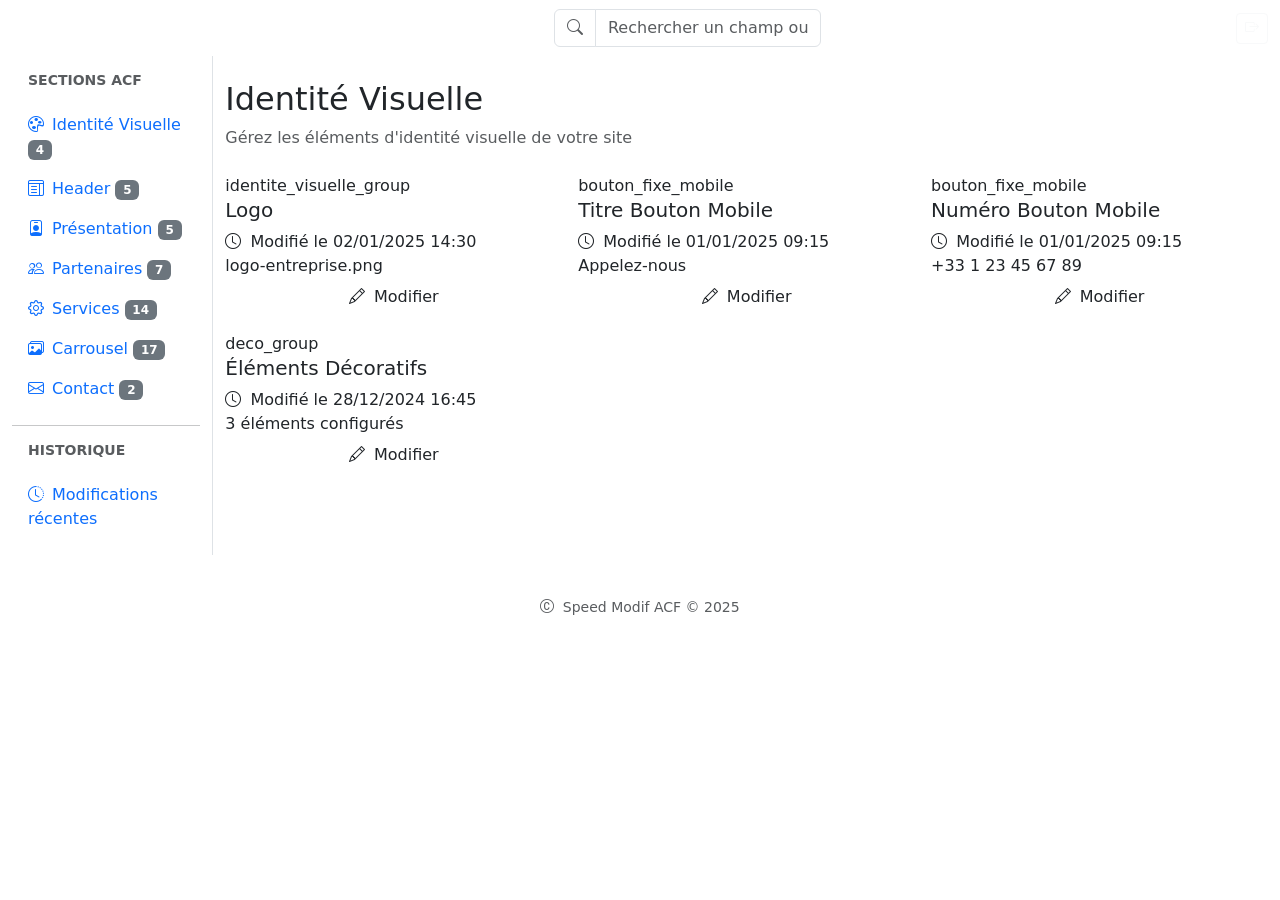
==== dashboard.html @ 5899795f "0.61" ====
<!DOCTYPE html>
<html lang="FR">
  <head>
    <meta charset="UTF-8" />
    <meta name="viewport" content="width=device-width, initial-scale=1.0" />
    <meta http-equiv="X-UA-Compatible" content="ie=edge" />
    <title>DashBoard - Speed Modif ACF</title>

    <!-- Bootstrap css -->
    <link
      href="https://cdn.jsdelivr.net/npm/bootstrap@5.3.7/dist/css/bootstrap.min.css"
      rel="stylesheet"
      integrity="sha384-LN+7fdVzj6u52u30Kp6M/trliBMCMKTyK833zpbD+pXdCLuTusPj697FH4R/5mcr"
      crossorigin="anonymous" />

    <!-- Bootstap icon -->
    <link
      rel="stylesheet"
      href="https://cdn.jsdelivr.net/npm/bootstrap-icons@1.13.1/font/bootstrap-icons.min.css" />

    <!-- Google fonts -->
    <link rel="preconnect" href="https://fonts.googleapis.com" />
    <link rel="preconnect" href="https://fonts.gstatic.com" crossorigin />
    <link
      href="https://fonts.googleapis.com/css2?family=Inter:wght@300;400;500;600;700&display=swap"
      rel="stylesheet" />
    <link rel="stylesheet" href="./css/styles.css" type="text/css" />

    <meta name="author" content="coDje" />
    <meta
      name="description"
      content="Fast. Simple. Secure. Une application qui modifie rapidement les champs ACF existants." />
  </head>
 <body class="dashboard-page">

<!-- Navbar -->
<nav class="navbar  nav-dashboard navbar-expand-lg navbar-dark sticky-top">
  <div class="container-fluid">
    <!-- Logo -->
    <a class="navbar-brand d-flex align-items-center" href="#">
      <div class="logo-s me-2">S</div>
      <span class="logo-speed">SPEED</span>
      <span class="logo-modif mx-1">MODIF</span>
      <span class="logo-acf">ACF</span>
    </a>
    <!-- Burger for mobile -->
    <button class="navbar-toggler" type="button" data-bs-toggle="offcanvas" data-bs-target="#sidebarOffcanvas" aria-controls="sidebarOffcanvas">
      <span class="navbar-toggler-icon"></span>
    </button>
    <!-- Recherche globale (desktop only) -->
    <div class="mx-auto d-none d-lg-block" style="max-width: 400px;">
      <div class="input-group">
        <span class="input-group-text bg-white"><i class="bi bi-search text-muted"></i></span>
        <input type="text" class="form-control" id="globalSearch" placeholder="Rechercher un champ ou une section...">
      </div>
    </div>
    <!-- User section -->
    <div class="d-flex align-items-center">
      <span class="text-white me-3" id="userName">John Doe</span>
      <button class="btn btn-outline-light btn-sm" id="logoutBtn">
        <i class="bi bi-box-arrow-right"></i>
      </button>
    </div>
  </div>
</nav>

<div class="container-fluid">
  <div class="row">
    <!-- Sidebar desktop -->
    <div class="col-lg-2 bg-white border-end sidebar d-none d-lg-block">
      <div class="py-3">
        <h6 class="text-muted text-uppercase small fw-bold px-3 mb-3">Sections ACF</h6>
        <nav class="nav flex-column">
          <a class="nav-link section-link active" data-section="identite" href="#identite"><i class="bi bi-palette me-2"></i>Identité Visuelle <span class="badge bg-secondary ms-auto">4</span></a>
          <a class="nav-link section-link" data-section="header" href="#header"><i class="bi bi-layout-text-window me-2"></i>Header <span class="badge bg-secondary ms-auto">5</span></a>
          <a class="nav-link section-link" data-section="presentation" href="#presentation"><i class="bi bi-person-badge me-2"></i>Présentation <span class="badge bg-secondary ms-auto">5</span></a>
          <a class="nav-link section-link" data-section="partenaires" href="#partenaires"><i class="bi bi-people me-2"></i>Partenaires <span class="badge bg-secondary ms-auto">7</span></a>
          <a class="nav-link section-link" data-section="services" href="#services"><i class="bi bi-gear me-2"></i>Services <span class="badge bg-secondary ms-auto">14</span></a>
          <a class="nav-link section-link" data-section="carrousel" href="#carrousel"><i class="bi bi-images me-2"></i>Carrousel <span class="badge bg-secondary ms-auto">17</span></a>
          <a class="nav-link section-link" data-section="contact" href="#contact"><i class="bi bi-envelope me-2"></i>Contact <span class="badge bg-secondary ms-auto">2</span></a>
        </nav>
        <hr class="my-3">
        <h6 class="text-muted text-uppercase small fw-bold px-3 mb-3">Historique</h6>
        <nav class="nav flex-column">
          <a class="nav-link section-link" data-section="historique" href="#historique"><i class="bi bi-clock-history me-2"></i>Modifications récentes</a>
        </nav>
      </div>
    </div>

    <!-- Main Content -->
    <div class="col-lg-10">
      <main class="py-4">
        <!-- Section Header -->
        <div class="d-flex justify-content-between align-items-center mb-4">
          <div class="header-card">
            <h2 id="sectionTitle">Identité Visuelle</h2>
            <p class="text-muted mb-0" id="sectionDescription">Gérez les éléments d'identité visuelle de votre site</p>
          </div>
          
        </div>
        <!-- Content Container -->
        <div id="contentContainer"></div>
      </main>
    </div>
  </div>
</div>

<!-- Sidebar offcanvas for mobile -->
<div class="offcanvas offcanvas-start" tabindex="-1" id="sidebarOffcanvas">
  <div class="offcanvas-header">
    <h5 class="offcanvas-title">Menu</h5>
    <button type="button" class="btn-close" data-bs-dismiss="offcanvas" aria-label="Fermer"></button>
  </div>
  <div class="offcanvas-body p-0">
    <nav class="nav flex-column py-3">
      <a class="nav-link section-link active" data-section="identite" href="#identite" data-bs-dismiss="offcanvas"><i class="bi bi-palette me-2"></i>Identité Visuelle</a>
      <a class="nav-link section-link" data-section="header" href="#header" data-bs-dismiss="offcanvas"><i class="bi bi-layout-text-window me-2"></i>Header</a>
      <a class="nav-link section-link" data-section="presentation" href="#presentation" data-bs-dismiss="offcanvas"><i class="bi bi-person-badge me-2"></i>Présentation</a>
      <a class="nav-link section-link" data-section="partenaires" href="#partenaires" data-bs-dismiss="offcanvas"><i class="bi bi-people me-2"></i>Partenaires</a>
      <a class="nav-link section-link" data-section="services" href="#services" data-bs-dismiss="offcanvas"><i class="bi bi-gear me-2"></i>Services</a>
      <a class="nav-link section-link" data-section="carrousel" href="#carrousel" data-bs-dismiss="offcanvas"><i class="bi bi-images me-2"></i>Carrousel</a>
      <a class="nav-link section-link" data-section="contact" href="#contact" data-bs-dismiss="offcanvas"><i class="bi bi-envelope me-2"></i>Contact</a>
      <hr>
      <a class="nav-link section-link" data-section="historique" href="#historique" data-bs-dismiss="offcanvas"><i class="bi bi-clock-history me-2"></i>Historique</a>
    </nav>
  </div>
</div>

<!-- Footer -->
<footer class="text-center py-3 mt-4">
  <small class="text-muted">
    <i class="bi bi-c-circle me-1"></i>
    Speed Modif ACF © 2025
  </small>
</footer>

    <!-- Bootstrap JS -->
    <script
      src="https://cdn.jsdelivr.net/npm/bootstrap@5.3.7/dist/js/bootstrap.bundle.min.js"
      integrity="sha384-ndDqU0Gzau9qJ1lfW4pNLlhNTkCfHzAVBReH9diLvGRem5+R9g2FzA8ZGN954O5Q"
      crossorigin="anonymous"></script>

    <!-- Custom JS -->
    <script src="js/dashboard.js"></script>
  </body>
</html>
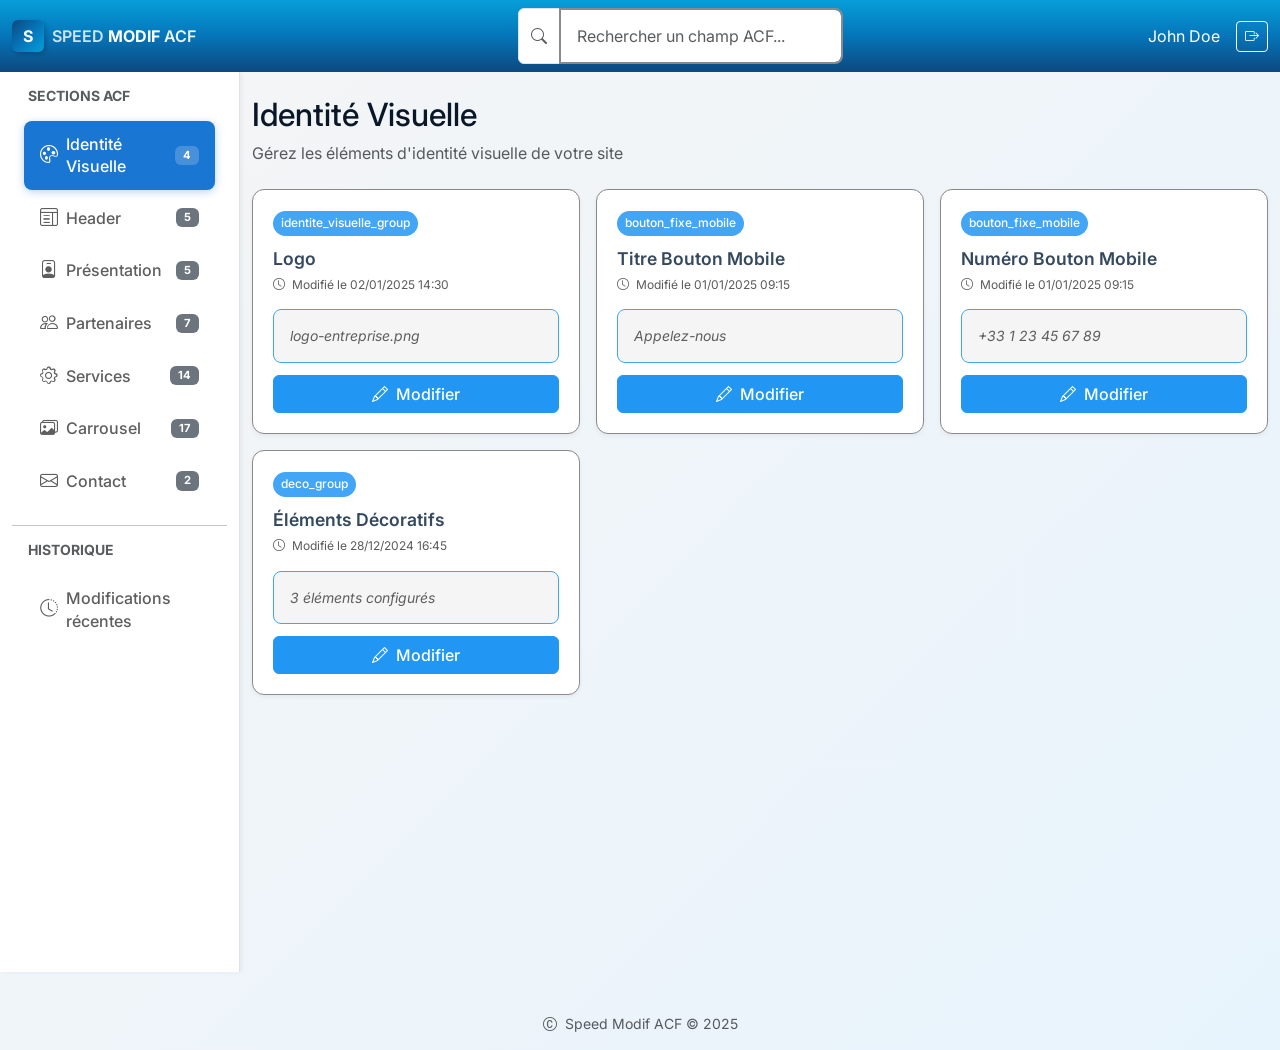
==== commit abb83825: "0.62" ====
--- a/dashboard.html
+++ b/dashboard.html
@@ -51,7 +51,7 @@
     <div class="mx-auto d-none d-lg-block" style="max-width: 400px;">
       <div class="input-group">
         <span class="input-group-text bg-white"><i class="bi bi-search text-muted"></i></span>
-        <input type="text" class="form-control" id="globalSearch" placeholder="Rechercher un champ ou une section...">
+        <input type="text" class="form-control" id="globalSearch" placeholder="Rechercher un champ ACF...">
       </div>
     </div>
     <!-- User section -->
--- a/css/styles.css
+++ b/css/styles.css
@@ -0,0 +1,422 @@
+@charset "UTF-8";
+:root {
+  /* Couleurs principales */
+  --primary: #34495e;
+  --secondary: #1976d2;
+  --accent: #42a5f5;
+  --light: #f5f5f5;
+  --dark: #2c3e50;
+  --action: #2196f3;
+  /* Couleurs texte */
+  --text-primary: #0a1728;
+  --text-secondary: #5e5e5e;
+  --text-muted: #5b5b5b;
+  /* Couleurs décorative */
+  --border-light: #8a8a8c;
+  --border-medium: #707173;
+  --border-dark: #69696b;
+  /* Dégradé du logo S */
+  --gradient-start: #0d497f;
+  --gradient-middle: #0575b9;
+  --gradient-end: #069fd9;
+  /* Breakpoints */
+  --mobile-max: 479px;
+  --tablet-min: 480px;
+  --tablet-max: 767px;
+  --desktop-min: 768px;
+  --large-desktop-min: 1024px;
+}
+
+/* Reset et normalisation */
+* {
+  margin: 0;
+  padding: 0;
+  box-sizing: border-box;
+}
+
+html {
+  font-size: 16px;
+  scroll-behavior: smooth;
+}
+
+body {
+  font-family: "Inter", -apple-system, BlinkMacSystemFont, sans-serif;
+  line-height: 1.4;
+  color: var(--text-primary);
+  background: linear-gradient(135deg, var(--light) 0%, #e8f4fd 100%);
+  min-height: 100vh;
+  display: flex;
+  flex-direction: column;
+  -webkit-font-smoothing: antialiased;
+  -moz-osx-font-smoothing: grayscale;
+}
+
+/* Accessibilité */
+button, input, textarea, select {
+  font-family: inherit;
+}
+
+button {
+  cursor: pointer;
+}
+
+a {
+  text-decoration: none;
+  color: inherit;
+}
+
+img {
+  max-width: 100%;
+  height: auto;
+}
+
+/* Focus visible pour l'accessibilité */
+*:focus-visible {
+  outline: 2px solid var(--secondary);
+  outline-offset: 2px;
+}
+
+.card {
+  border-radius: 1rem !important;
+  overflow: hidden;
+}
+.card .card-header {
+  background: linear-gradient(135deg, var(--secondary), var(--primary)) !important;
+  border: none;
+}
+.card .card-title {
+  font-weight: 600;
+  margin-bottom: 0.5rem;
+}
+
+.form-control {
+  border-radius: 0.5rem;
+  border: 2px solid var(--border-light);
+  padding: 0.875rem 1rem;
+  font-family: "Inter", sans-serif;
+}
+.form-control:focus {
+  border-color: var(--secondary);
+  box-shadow: 0 0 0 0.2rem rgba(25, 118, 210, 0.25);
+}
+.form-control.is-invalid {
+  border-color: #dc3545;
+}
+.form-control.is-valid {
+  border-color: #198754;
+}
+
+.form-label {
+  color: var(--text-primary);
+  font-weight: 500;
+  margin-bottom: 0.5rem;
+}
+.form-label i {
+  color: var(--secondary);
+}
+
+.btn-primary {
+  background: var(--action);
+  border-color: var(--action);
+  font-weight: 600;
+  padding: 0.875rem 1.5rem;
+  border-radius: 0.5rem;
+}
+.btn-primary:hover {
+  background: var(--secondary);
+  border-color: var(--secondary);
+}
+.btn-primary:focus {
+  box-shadow: 0 0 0 0.2rem rgba(33, 150, 243, 0.5);
+}
+.btn-primary:disabled {
+  background: var(--border-light);
+  border-color: var(--border-light);
+}
+
+bg-primary {
+  background-color: red !important;
+}
+
+.logo-s {
+  width: 2.5rem;
+  height: 2.5rem;
+  background: linear-gradient(135deg, var(--gradient-start), var(--gradient-middle), var(--gradient-end));
+  border-radius: 0.5rem;
+  display: flex;
+  align-items: center;
+  justify-content: center;
+  color: white;
+  font-weight: 700;
+  font-size: 1.25rem;
+  box-shadow: 0 4px 12px rgba(13, 73, 127, 0.3);
+}
+
+.logo-speed {
+  color: var(--text-secondary);
+  font-weight: 600;
+  font-size: 1.5rem;
+}
+
+.logo-modif {
+  color: var(--text-primary);
+  font-weight: 700;
+  font-size: 1.5rem;
+}
+
+.logo-acf {
+  color: var(--accent);
+  font-weight: 600;
+  font-size: 1.5rem;
+}
+
+.footer-mentions {
+  text-decoration: none;
+  color: inherit;
+  color: var(--text-muted);
+}
+.footer-mentions:hover {
+  filter: brightness(1.5);
+}
+
+@media (max-width: 768px) {
+  .logo-speed, .logo-modif, .logo-acf {
+    font-size: 1.25rem;
+  }
+  .logo-s {
+    width: 2rem;
+    height: 2rem;
+    font-size: 1rem;
+  }
+}
+.nav-dashboard {
+  background: linear-gradient(0deg, var(--gradient-start), var(--gradient-middle), var(--gradient-end)) !important;
+}
+
+.navbar-brand .logo-s {
+  width: 2rem;
+  height: 2rem;
+  background: linear-gradient(135deg, var(--gradient-start), var(--gradient-middle), var(--gradient-end));
+  border-radius: 0.375rem;
+  display: flex;
+  align-items: center;
+  justify-content: center;
+  color: white;
+  font-weight: 700;
+  font-size: 1rem;
+  box-shadow: 2px 2px 4px rgba(0, 0, 0, 0.2);
+}
+.navbar-brand .logo-speed {
+  color: rgba(255, 255, 255, 0.8);
+  font-weight: 600;
+  font-size: 1rem;
+}
+.navbar-brand .logo-modif {
+  color: white;
+  font-weight: 700;
+  font-size: 1rem;
+}
+.navbar-brand .logo-acf {
+  color: var(--accent);
+  font-weight: 600;
+  font-size: 1rem;
+  color: #EDF5FD;
+}
+
+.sidebar {
+  width: 15rem;
+  min-height: 100vh;
+  box-shadow: 2px 0 4px rgba(0, 0, 0, 0.05);
+}
+
+.section-link {
+  color: var(--text-secondary);
+  font-weight: 500;
+  padding: 0.75rem 1rem;
+  border-radius: 0.5rem;
+  margin: 0 0.75rem 0.25rem 0.75rem;
+  transition: all 0.3s ease;
+  text-decoration: none;
+  display: flex;
+  align-items: center;
+}
+.section-link:hover {
+  background: var(--light);
+  color: var(--primary);
+  transform: translateX(4px);
+}
+.section-link.active {
+  background: var(--secondary);
+  color: white;
+  box-shadow: 0 2px 8px rgba(25, 118, 210, 0.3);
+}
+.section-link.active .badge {
+  background: rgba(255, 255, 255, 0.2) !important;
+}
+.section-link i {
+  font-size: 1.1rem;
+}
+.section-link span:not(.badge) {
+  flex: 1;
+}
+.section-link .badge {
+  font-size: 0.7rem;
+  padding: 0.25rem 0.5rem;
+}
+
+#contentContainer {
+  min-height: 400px;
+}
+
+.field-card {
+  background: white;
+  border: 1px solid var(--border-light);
+  border-radius: 0.75rem;
+  padding: 1.25rem;
+  transition: all 0.3s ease;
+  height: 100%;
+  box-shadow: 0 2px 4px rgba(0, 0, 0, 0.05);
+}
+.field-card:hover {
+  transform: translateY(-2px);
+  box-shadow: 0 8px 25px rgba(0, 0, 0, 0.1);
+  border-color: var(--accent);
+}
+
+.field-title {
+  color: var(--primary);
+  font-size: 1.1rem;
+  font-weight: 600;
+  margin-bottom: 0.5rem;
+}
+
+.field-group {
+  background: var(--accent);
+  color: white;
+  padding: 0.25rem 0.5rem;
+  border-radius: 1rem;
+  font-size: 0.75rem;
+  font-weight: 500;
+  display: inline-block;
+  margin-bottom: 0.75rem;
+}
+
+.field-preview {
+  background: var(--light);
+  padding: 1rem;
+  border-radius: 0.5rem;
+  border: 1px solid var(--accent);
+  margin: 0.75rem 0;
+  font-size: 0.875rem;
+  color: var(--text-secondary);
+  font-style: italic;
+}
+
+.field-last-modified {
+  color: var(--text-muted);
+  font-size: 0.75rem;
+  margin-bottom: 1rem;
+}
+
+.btn-edit {
+  background: var(--action);
+  border-color: var(--action);
+  color: white;
+  font-weight: 500;
+}
+.btn-edit:hover {
+  background: var(--secondary);
+  border-color: var(--secondary);
+  color: white;
+  transform: translateY(-1px);
+}
+.btn-edit:disabled {
+  background: var(--border-light);
+  border-color: var(--border-light);
+  color: var(--text-muted);
+  transform: none;
+}
+
+.history-item {
+  display: flex;
+  align-items: center;
+  padding: 1rem;
+  background: white;
+  border: 1px solid var(--border-light);
+  border-radius: 0.5rem;
+  margin-bottom: 0.75rem;
+  transition: all 0.3s ease;
+}
+.history-item:hover {
+  transform: translateY(-1px);
+  box-shadow: 0 4px 12px rgba(0, 0, 0, 0.1);
+}
+
+.history-icon {
+  width: 2.5rem;
+  height: 2.5rem;
+  background: var(--light);
+  border-radius: 0.5rem;
+  display: flex;
+  align-items: center;
+  justify-content: center;
+  margin-right: 1rem;
+  color: var(--secondary);
+}
+
+.history-content {
+  flex: 1;
+}
+
+.history-action {
+  font-weight: 600;
+  color: var(--text-primary);
+  margin-bottom: 0.25rem;
+}
+
+.history-time {
+  color: var(--text-muted);
+  font-size: 0.875rem;
+}
+
+.search-highlight {
+  background: rgba(66, 165, 245, 0.2);
+  padding: 0.125rem 0.25rem;
+  border-radius: 0.25rem;
+}
+
+.loading-spinner {
+  display: flex;
+  justify-content: center;
+  align-items: center;
+  min-height: 200px;
+  flex-direction: column;
+  color: var(--text-muted);
+}
+
+@media (max-width: 768px) {
+  .sidebar {
+    position: fixed;
+    top: 76px;
+    left: -100%;
+    width: 280px;
+    height: calc(100vh - 76px);
+    transition: left 0.3s ease;
+    background: white;
+  }
+  .sidebar.show {
+    left: 0;
+    box-shadow: 4px 0 8px rgba(0, 0, 0, 0.1);
+  }
+  .navbar .input-group {
+    max-width: 200px !important;
+  }
+  .field-card {
+    margin-bottom: 1rem;
+  }
+}
+@media (min-width: 992px) {
+  .col-lg-10 {
+    width: calc(100% - 15rem);
+  }
+}/*# sourceMappingURL=styles.css.map */
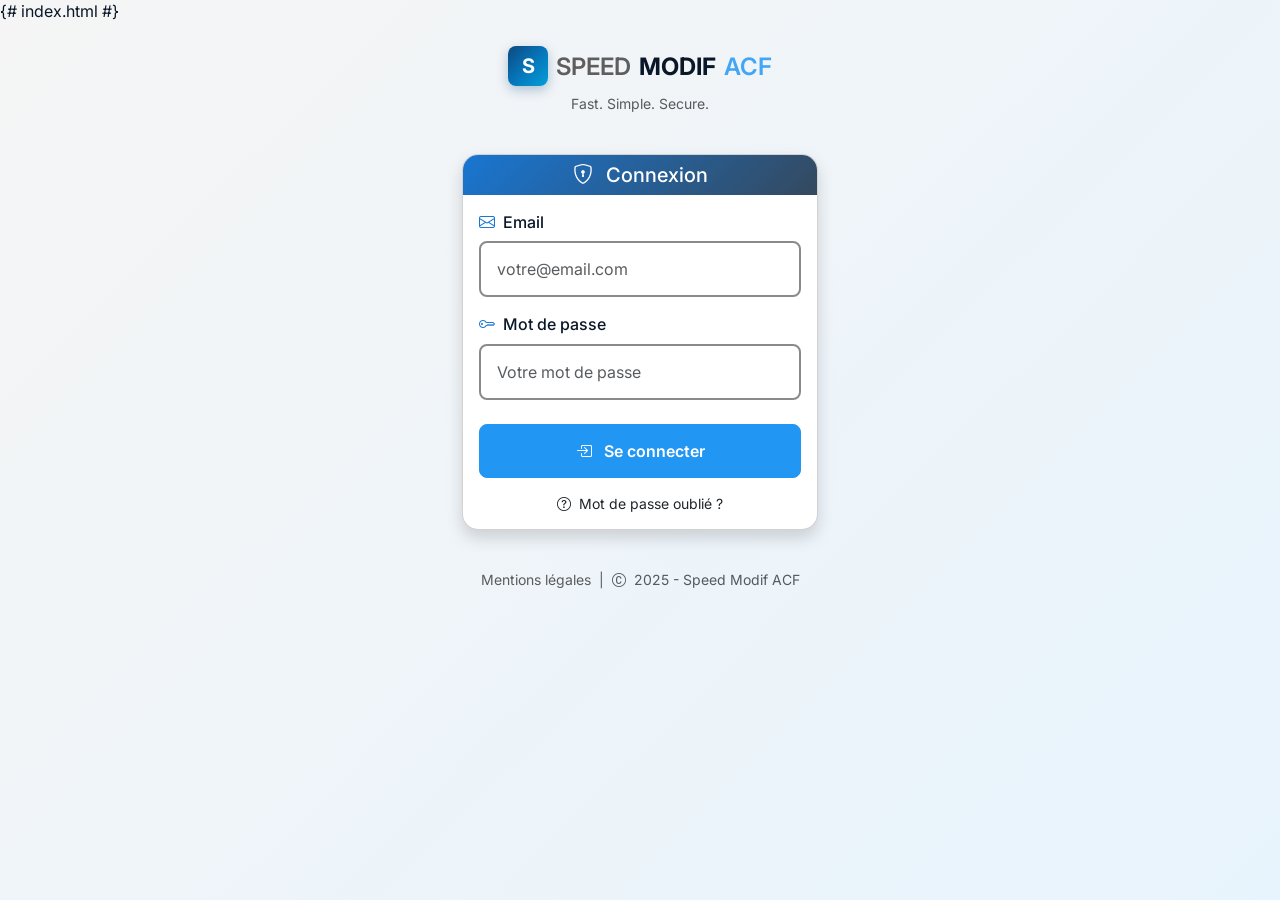
==== commit 0ed7f6ca: "test du backend" ====
--- a/dashboard.html
+++ b/dashboard.html
@@ -1,3 +1,5 @@
+{# dashboard.html #}
+
 <!DOCTYPE html>
 <html lang="FR">
   <head>
--- a/css/styles.css
+++ b/css/styles.css
@@ -1,3 +1,5 @@
+/* css/styles.css */
+
 @charset "UTF-8";
 :root {
   /* Couleurs principales */
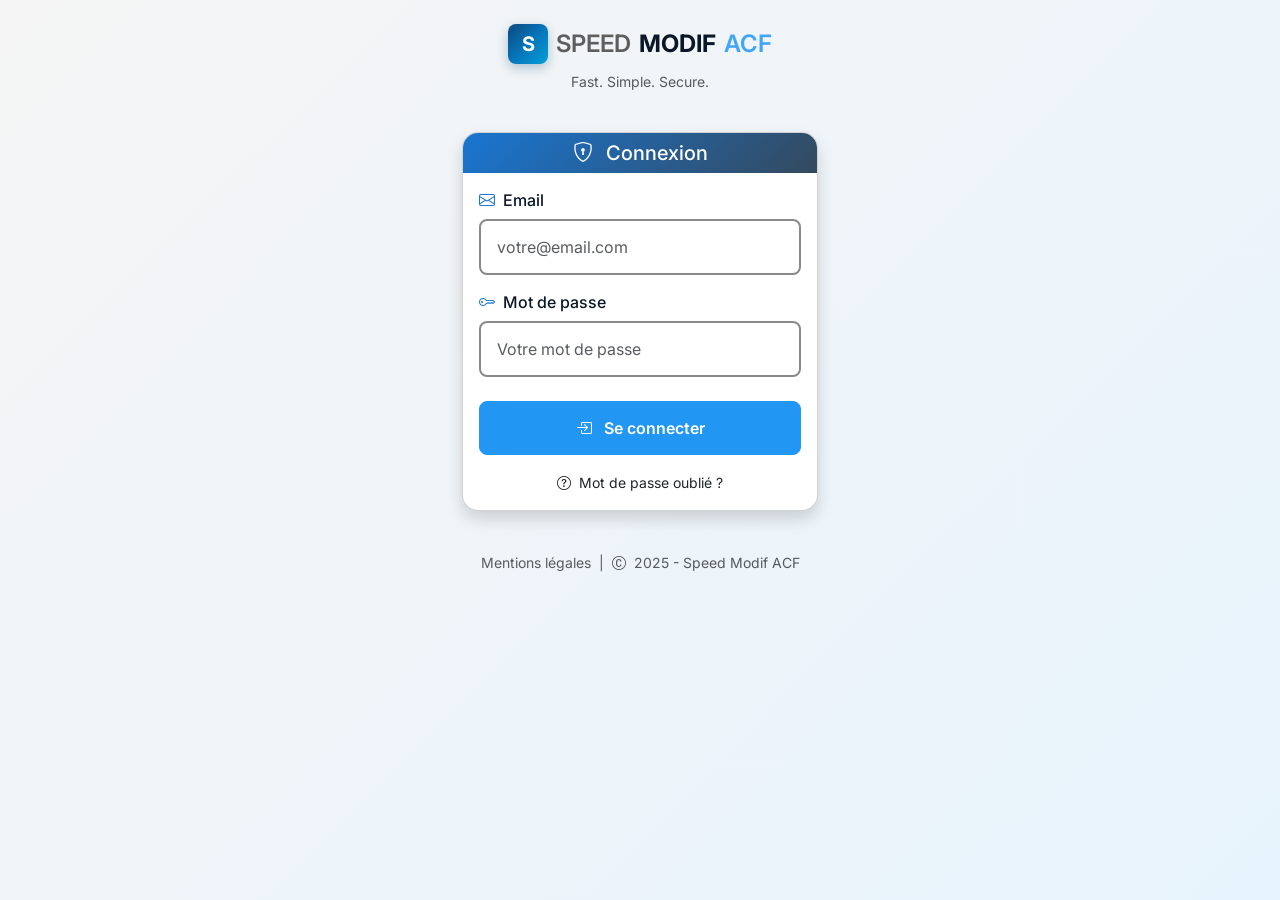
==== commit e9ed1f82: "nettoyage de code js" ====
--- a/dashboard.html
+++ b/dashboard.html
@@ -1,4 +1,4 @@
-{# dashboard.html #}
+<!-- dashboard.html -->
 
 <!DOCTYPE html>
 <html lang="FR">
@@ -33,109 +33,225 @@
       name="description"
       content="Fast. Simple. Secure. Une application qui modifie rapidement les champs ACF existants." />
   </head>
- <body class="dashboard-page">
-
-<!-- Navbar -->
-<nav class="navbar  nav-dashboard navbar-expand-lg navbar-dark sticky-top">
-  <div class="container-fluid">
-    <!-- Logo -->
-    <a class="navbar-brand d-flex align-items-center" href="#">
-      <div class="logo-s me-2">S</div>
-      <span class="logo-speed">SPEED</span>
-      <span class="logo-modif mx-1">MODIF</span>
-      <span class="logo-acf">ACF</span>
-    </a>
-    <!-- Burger for mobile -->
-    <button class="navbar-toggler" type="button" data-bs-toggle="offcanvas" data-bs-target="#sidebarOffcanvas" aria-controls="sidebarOffcanvas">
-      <span class="navbar-toggler-icon"></span>
-    </button>
-    <!-- Recherche globale (desktop only) -->
-    <div class="mx-auto d-none d-lg-block" style="max-width: 400px;">
-      <div class="input-group">
-        <span class="input-group-text bg-white"><i class="bi bi-search text-muted"></i></span>
-        <input type="text" class="form-control" id="globalSearch" placeholder="Rechercher un champ ACF...">
+  <body class="dashboard-page">
+    <!-- Navbar -->
+    <nav class="navbar nav-dashboard navbar-expand-lg navbar-dark sticky-top">
+      <div class="container-fluid">
+        <!-- Logo -->
+        <a class="navbar-brand d-flex align-items-center" href="#">
+          <div class="logo-s me-2">S</div>
+          <span class="logo-speed">SPEED</span>
+          <span class="logo-modif mx-1">MODIF</span>
+          <span class="logo-acf">ACF</span>
+        </a>
+        <!-- Burger for mobile -->
+        <button
+          class="navbar-toggler"
+          type="button"
+          data-bs-toggle="offcanvas"
+          data-bs-target="#sidebarOffcanvas"
+          aria-controls="sidebarOffcanvas">
+          <span class="navbar-toggler-icon"></span>
+        </button>
+        <!-- Recherche globale (desktop only) -->
+        <div class="mx-auto d-none d-lg-block" style="max-width: 400px">
+          <div class="input-group">
+            <span class="input-group-text bg-white"
+              ><i class="bi bi-search text-muted"></i
+            ></span>
+            <input
+              type="text"
+              class="form-control"
+              id="globalSearch"
+              placeholder="Rechercher un champ ACF..." />
+          </div>
+        </div>
+        <!-- User section -->
+        <div class="d-flex align-items-center">
+          <span class="text-white me-3" id="userName">John Doe</span>
+          <button class="btn btn-outline-light btn-sm" id="logoutBtn">
+            <i class="bi bi-box-arrow-right"></i>
+          </button>
+        </div>
+      </div>
+    </nav>
+
+    <div class="container-fluid">
+      <div class="row">
+        <!-- Sidebar desktop -->
+        <div class="col-lg-2 bg-white border-end sidebar d-none d-lg-block">
+          <div class="py-3">
+            <h6 class="text-muted text-uppercase small fw-bold px-3 mb-3">
+              Sections ACF
+            </h6>
+            <nav class="nav flex-column">
+              <a
+                class="nav-link section-link active"
+                data-section="identite"
+                href="#identite"
+                ><i class="bi bi-palette me-2"></i>Identité Visuelle
+                <span class="badge bg-secondary ms-auto">4</span></a
+              >
+              <a
+                class="nav-link section-link"
+                data-section="header"
+                href="#header"
+                ><i class="bi bi-layout-text-window me-2"></i>Header
+                <span class="badge bg-secondary ms-auto">5</span></a
+              >
+              <a
+                class="nav-link section-link"
+                data-section="presentation"
+                href="#presentation"
+                ><i class="bi bi-person-badge me-2"></i>Présentation
+                <span class="badge bg-secondary ms-auto">5</span></a
+              >
+              <a
+                class="nav-link section-link"
+                data-section="partenaires"
+                href="#partenaires"
+                ><i class="bi bi-people me-2"></i>Partenaires
+                <span class="badge bg-secondary ms-auto">7</span></a
+              >
+              <a
+                class="nav-link section-link"
+                data-section="services"
+                href="#services"
+                ><i class="bi bi-gear me-2"></i>Services
+                <span class="badge bg-secondary ms-auto">14</span></a
+              >
+              <a
+                class="nav-link section-link"
+                data-section="carrousel"
+                href="#carrousel"
+                ><i class="bi bi-images me-2"></i>Carrousel
+                <span class="badge bg-secondary ms-auto">17</span></a
+              >
+              <a
+                class="nav-link section-link"
+                data-section="contact"
+                href="#contact"
+                ><i class="bi bi-envelope me-2"></i>Contact
+                <span class="badge bg-secondary ms-auto">2</span></a
+              >
+            </nav>
+            <hr class="my-3" />
+            <h6 class="text-muted text-uppercase small fw-bold px-3 mb-3">
+              Historique
+            </h6>
+            <nav class="nav flex-column">
+              <a
+                class="nav-link section-link"
+                data-section="historique"
+                href="#historique"
+                ><i class="bi bi-clock-history me-2"></i>Modifications
+                récentes</a
+              >
+            </nav>
+          </div>
+        </div>
+
+        <!-- Main Content -->
+        <div class="col-lg-10">
+          <main class="py-4">
+            <!-- Section Header -->
+            <div class="d-flex justify-content-between align-items-center mb-4">
+              <div class="header-card">
+                <h2 id="sectionTitle">Identité Visuelle</h2>
+                <p class="text-muted mb-0" id="sectionDescription">
+                  Gérez les éléments d'identité visuelle de votre site
+                </p>
+              </div>
+            </div>
+            <!-- Content Container -->
+            <div id="contentContainer"></div>
+          </main>
+        </div>
       </div>
     </div>
-    <!-- User section -->
-    <div class="d-flex align-items-center">
-      <span class="text-white me-3" id="userName">John Doe</span>
-      <button class="btn btn-outline-light btn-sm" id="logoutBtn">
-        <i class="bi bi-box-arrow-right"></i>
-      </button>
+
+    <!-- Sidebar offcanvas for mobile -->
+    <div class="offcanvas offcanvas-start" tabindex="-1" id="sidebarOffcanvas">
+      <div class="offcanvas-header">
+        <h5 class="offcanvas-title">Menu</h5>
+        <button
+          type="button"
+          class="btn-close"
+          data-bs-dismiss="offcanvas"
+          aria-label="Fermer"></button>
+      </div>
+      <div class="offcanvas-body p-0">
+        <nav class="nav flex-column py-3">
+          <a
+            class="nav-link section-link active"
+            data-section="identite"
+            href="#identite"
+            data-bs-dismiss="offcanvas"
+            ><i class="bi bi-palette me-2"></i>Identité Visuelle</a
+          >
+          <a
+            class="nav-link section-link"
+            data-section="header"
+            href="#header"
+            data-bs-dismiss="offcanvas"
+            ><i class="bi bi-layout-text-window me-2"></i>Header</a
+          >
+          <a
+            class="nav-link section-link"
+            data-section="presentation"
+            href="#presentation"
+            data-bs-dismiss="offcanvas"
+            ><i class="bi bi-person-badge me-2"></i>Présentation</a
+          >
+          <a
+            class="nav-link section-link"
+            data-section="partenaires"
+            href="#partenaires"
+            data-bs-dismiss="offcanvas"
+            ><i class="bi bi-people me-2"></i>Partenaires</a
+          >
+          <a
+            class="nav-link section-link"
+            data-section="services"
+            href="#services"
+            data-bs-dismiss="offcanvas"
+            ><i class="bi bi-gear me-2"></i>Services</a
+          >
+          <a
+            class="nav-link section-link"
+            data-section="carrousel"
+            href="#carrousel"
+            data-bs-dismiss="offcanvas"
+            ><i class="bi bi-images me-2"></i>Carrousel</a
+          >
+          <a
+            class="nav-link section-link"
+            data-section="contact"
+            href="#contact"
+            data-bs-dismiss="offcanvas"
+            ><i class="bi bi-envelope me-2"></i>Contact</a
+          >
+          <hr />
+          <a
+            class="nav-link section-link"
+            data-section="historique"
+            href="#historique"
+            data-bs-dismiss="offcanvas"
+            ><i class="bi bi-clock-history me-2"></i>Historique</a
+          >
+        </nav>
+      </div>
     </div>
-  </div>
-</nav>
-
-<div class="container-fluid">
-  <div class="row">
-    <!-- Sidebar desktop -->
-    <div class="col-lg-2 bg-white border-end sidebar d-none d-lg-block">
-      <div class="py-3">
-        <h6 class="text-muted text-uppercase small fw-bold px-3 mb-3">Sections ACF</h6>
-        <nav class="nav flex-column">
-          <a class="nav-link section-link active" data-section="identite" href="#identite"><i class="bi bi-palette me-2"></i>Identité Visuelle <span class="badge bg-secondary ms-auto">4</span></a>
-          <a class="nav-link section-link" data-section="header" href="#header"><i class="bi bi-layout-text-window me-2"></i>Header <span class="badge bg-secondary ms-auto">5</span></a>
-          <a class="nav-link section-link" data-section="presentation" href="#presentation"><i class="bi bi-person-badge me-2"></i>Présentation <span class="badge bg-secondary ms-auto">5</span></a>
-          <a class="nav-link section-link" data-section="partenaires" href="#partenaires"><i class="bi bi-people me-2"></i>Partenaires <span class="badge bg-secondary ms-auto">7</span></a>
-          <a class="nav-link section-link" data-section="services" href="#services"><i class="bi bi-gear me-2"></i>Services <span class="badge bg-secondary ms-auto">14</span></a>
-          <a class="nav-link section-link" data-section="carrousel" href="#carrousel"><i class="bi bi-images me-2"></i>Carrousel <span class="badge bg-secondary ms-auto">17</span></a>
-          <a class="nav-link section-link" data-section="contact" href="#contact"><i class="bi bi-envelope me-2"></i>Contact <span class="badge bg-secondary ms-auto">2</span></a>
-        </nav>
-        <hr class="my-3">
-        <h6 class="text-muted text-uppercase small fw-bold px-3 mb-3">Historique</h6>
-        <nav class="nav flex-column">
-          <a class="nav-link section-link" data-section="historique" href="#historique"><i class="bi bi-clock-history me-2"></i>Modifications récentes</a>
-        </nav>
-      </div>
-    </div>
-
-    <!-- Main Content -->
-    <div class="col-lg-10">
-      <main class="py-4">
-        <!-- Section Header -->
-        <div class="d-flex justify-content-between align-items-center mb-4">
-          <div class="header-card">
-            <h2 id="sectionTitle">Identité Visuelle</h2>
-            <p class="text-muted mb-0" id="sectionDescription">Gérez les éléments d'identité visuelle de votre site</p>
-          </div>
-          
-        </div>
-        <!-- Content Container -->
-        <div id="contentContainer"></div>
-      </main>
-    </div>
-  </div>
-</div>
-
-<!-- Sidebar offcanvas for mobile -->
-<div class="offcanvas offcanvas-start" tabindex="-1" id="sidebarOffcanvas">
-  <div class="offcanvas-header">
-    <h5 class="offcanvas-title">Menu</h5>
-    <button type="button" class="btn-close" data-bs-dismiss="offcanvas" aria-label="Fermer"></button>
-  </div>
-  <div class="offcanvas-body p-0">
-    <nav class="nav flex-column py-3">
-      <a class="nav-link section-link active" data-section="identite" href="#identite" data-bs-dismiss="offcanvas"><i class="bi bi-palette me-2"></i>Identité Visuelle</a>
-      <a class="nav-link section-link" data-section="header" href="#header" data-bs-dismiss="offcanvas"><i class="bi bi-layout-text-window me-2"></i>Header</a>
-      <a class="nav-link section-link" data-section="presentation" href="#presentation" data-bs-dismiss="offcanvas"><i class="bi bi-person-badge me-2"></i>Présentation</a>
-      <a class="nav-link section-link" data-section="partenaires" href="#partenaires" data-bs-dismiss="offcanvas"><i class="bi bi-people me-2"></i>Partenaires</a>
-      <a class="nav-link section-link" data-section="services" href="#services" data-bs-dismiss="offcanvas"><i class="bi bi-gear me-2"></i>Services</a>
-      <a class="nav-link section-link" data-section="carrousel" href="#carrousel" data-bs-dismiss="offcanvas"><i class="bi bi-images me-2"></i>Carrousel</a>
-      <a class="nav-link section-link" data-section="contact" href="#contact" data-bs-dismiss="offcanvas"><i class="bi bi-envelope me-2"></i>Contact</a>
-      <hr>
-      <a class="nav-link section-link" data-section="historique" href="#historique" data-bs-dismiss="offcanvas"><i class="bi bi-clock-history me-2"></i>Historique</a>
-    </nav>
-  </div>
-</div>
-
-<!-- Footer -->
-<footer class="text-center py-3 mt-4">
-  <small class="text-muted">
-    <i class="bi bi-c-circle me-1"></i>
-    Speed Modif ACF © 2025
-  </small>
-</footer>
-
+
+    <!-- Footer -->
+    <footer class="text-center py-3 mt-4">
+      <small class="text-muted">
+        <i class="bi bi-c-circle me-1"></i>
+        Speed Modif ACF © 2025
+      </small>
+    </footer>
+    <script src="js/api.js"></script>  
+    <script src="js/scripts.js"></script>
     <!-- Bootstrap JS -->
     <script
       src="https://cdn.jsdelivr.net/npm/bootstrap@5.3.7/dist/js/bootstrap.bundle.min.js"
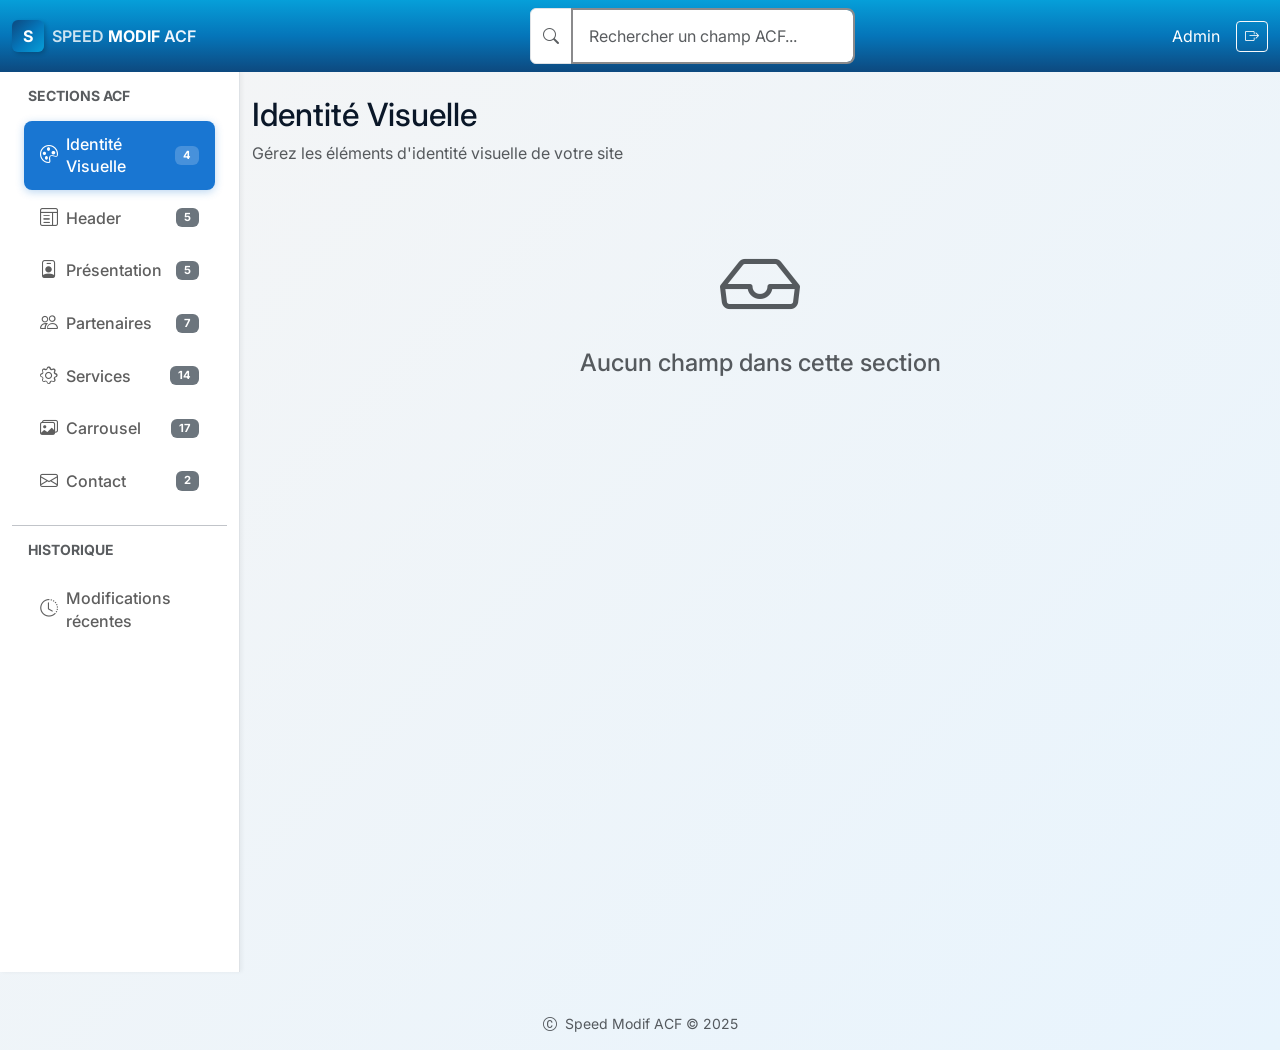
==== commit accda9f2: "ajout de commentaire pertinent et simplification du code" ====
--- a/dashboard.html
+++ b/dashboard.html
@@ -250,8 +250,6 @@
         Speed Modif ACF © 2025
       </small>
     </footer>
-    <script src="js/api.js"></script>  
-    <script src="js/scripts.js"></script>
     <!-- Bootstrap JS -->
     <script
       src="https://cdn.jsdelivr.net/npm/bootstrap@5.3.7/dist/js/bootstrap.bundle.min.js"
@@ -259,6 +257,7 @@
       crossorigin="anonymous"></script>
 
     <!-- Custom JS -->
-    <script src="js/dashboard.js"></script>
+    <script src="js/api.js"></script>
+    <script src="js/app.js"></script>
   </body>
 </html>
